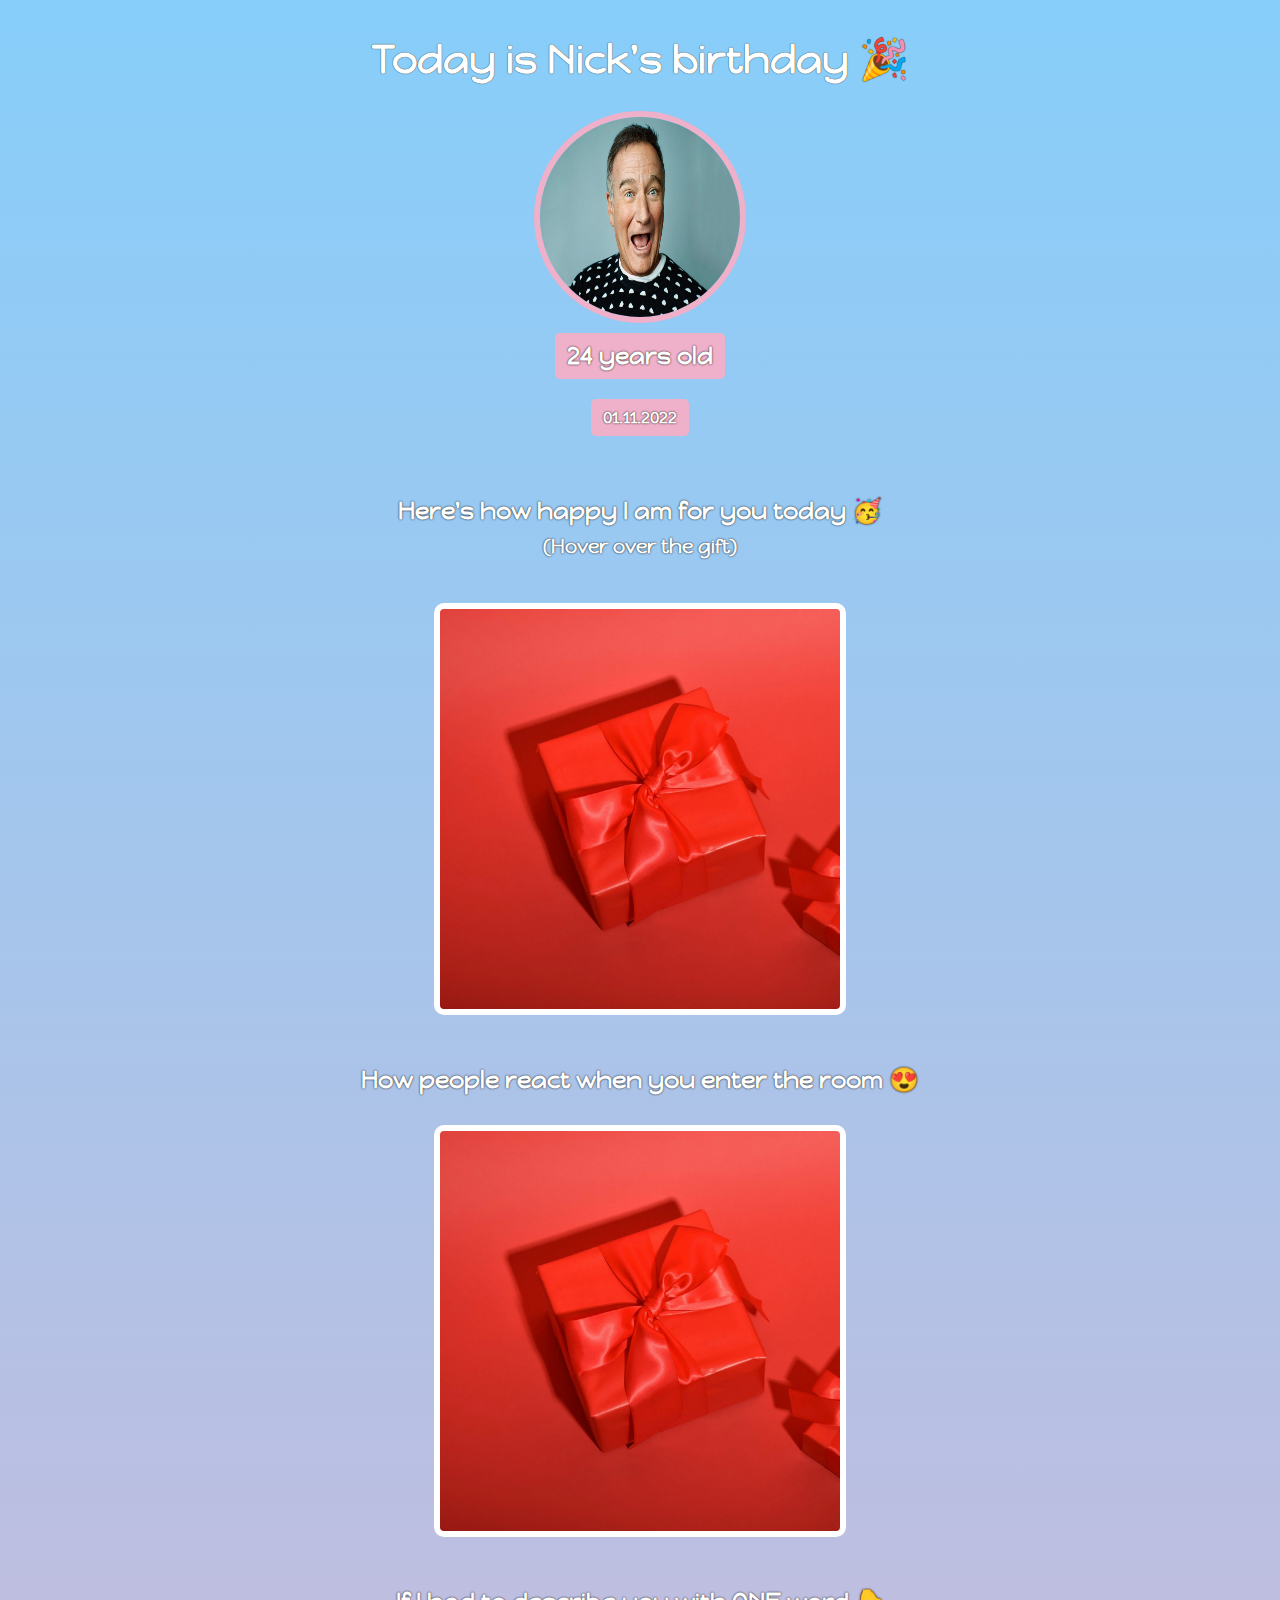
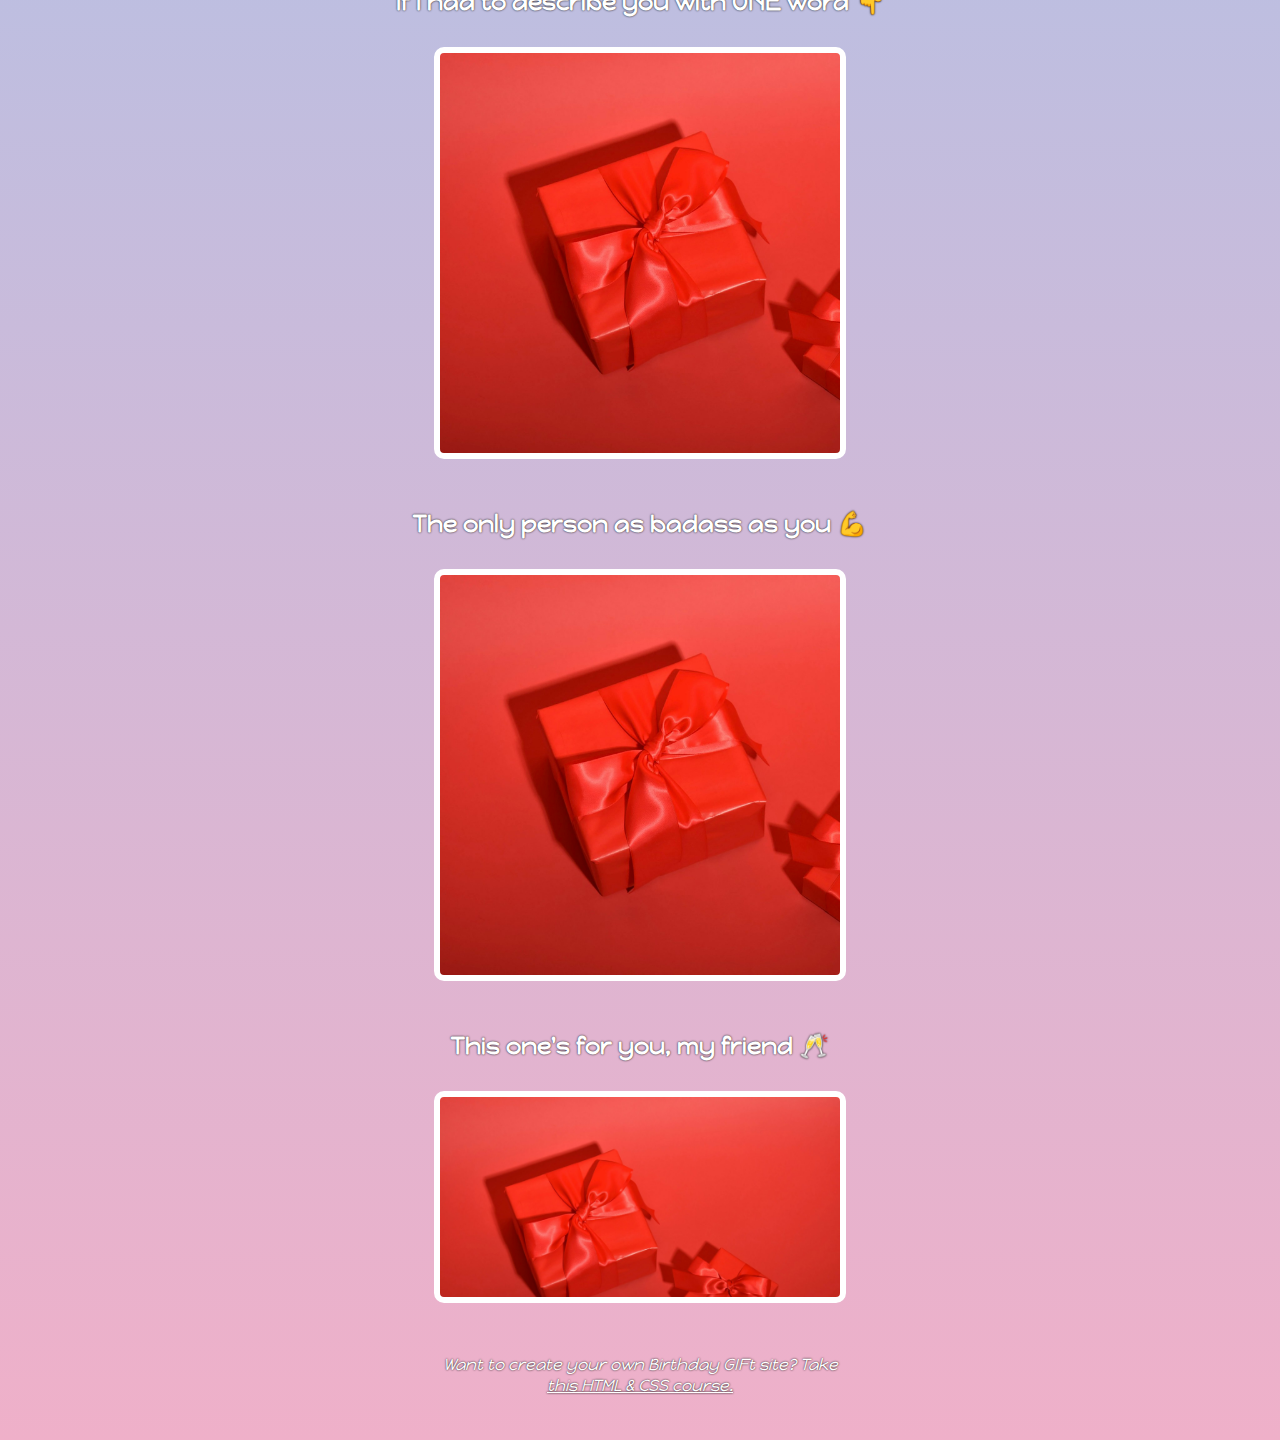
==== BirthdaCard/index.html @ 2162280f "Birthday Cart Web Agency" ====
<html>

<head>
    <link rel="preconnect" href="https://fonts.googleapis.com">
    <link rel="preconnect" href="https://fonts.gstatic.com" crossorigin>
    <link
        href="https://fonts.googleapis.com/css2?family=Happy+Monkey&family=Open+Sans:ital,wght@0,300..800;1,300..800&family=Orbitron:wght@400..900&display=swap"
        rel="stylesheet">
    <link rel="stylesheet" href="style.css">

</head>

<body>
    <div id="header">
        <h1 class="border  " id="firsttitle">Today is Nick's birthday 🎉</h1>
        <img id="roby" src="roby.jpg">
        <h2 class="border " id="bday-age">24 years old</h2>
        <h4 class="border " id="bday-date">01.11.2022</h4>
    </div>
    <div class="gift-section">
        <h2 class="gift-title">Here's how happy I am for you today 🥳</h2>
        <h3 class="gift-hint">(Hover over the gift)</h3>
        <div class="gift-img" id="gift-img-happy"></div>
    </div>
    <div class="gift-section">
        <h2 class="gift-title">How people react when you enter the room 😍</h2>
        <div class="gift-img" id="gift-img-hot"></div>
    </div>
    <div class="gift-section">
        <h2 class="gift-title">If I had to describe you with ONE word 👇</h2>
        <div class="gift-img" id="gift-img-genius"></div>
    </div>
    <div class="gift-section">
        <h2 class="gift-title">The only person as badass as you 💪</h2>
        <div class="gift-img" id="gift-img-badass"></div>
    </div>
    <div class="gift-section">
        <h2 class="gift-title">This one's for you, my friend 🥂</h2>
        <div class="gift-img" id="gift-img-cheers"></div>
    </div>

    <div class="border" id="footer">
        <p id="fp">Want to create your own Birthday GIFt site? Take
            <br><a href="https://scrimba.com/learn/htmlandcss" target="_blank">this HTML & CSS course.</a>
        </p>
    </div>





</body>

</html>
---- BirthdaCard/style.css ----
body {
    text-align: center;
    background-color: #a2d2ff;
    background: linear-gradient(lightskyblue, #EFB0C9);
    color: #ffffff;
    display: flex;
    flex-direction: column;
    align-items: center;
    font-family: "Happy Monkey", serif;
    font-weight: 400;
    font-style: normal;
}

.border {
    border: 0px solid black;
}

#header {
    display: flex;
    flex-direction: column;
    justify-content: space-around;
    align-items: center;
}

h1,
h2,
h4,
p {
    text-shadow: 0px 0px 1px black;
}

#bday-age,
#bday-date {
    margin: 10px;
    background-color: #EFB0C9;
    padding: 8px 12px;
    border-radius: 5px;
    text-shadow: 0px 0px 2px black;
}

#roby {
    width: 200px;
    height: 200px;
    border-radius: 50%;
    border: 6px solid #EFB0C9;
}

#firsttitle {
    font-size: 40px;
}

#secondtitle {
    font-size: 30px;
}

.gift-section {
    margin-top: 50px;
    display: flex;
    flex-direction: column;
    align-items: center;
    justify-content: space-around;

}

.gift-title {
    margin: 0px;
    text-shadow: 0px 0px 2px black;
}

.gift-hint {
    margin-top: 8px;
    margin-bottom: 15px;
    text-shadow: 0px 0px 2px black;
}

#happy-img {
    width: 400px;
    height: 400px;
    border-radius: 10px;
    border: 6px solid white;
    background-image: url("gift.jpg");
    background-size: cover;
}

#happy-img:hover {
    background-image: url("happy.webp");
}

.gift-img {
    margin-top: 30px;
    width: 400px;
    height: 400px;
    border-radius: 10px;
    border: 6px solid white;
    background-image: url("gift.jpg");
    background-size: cover;
}

#gift-img-happy:hover {
    background-image: url("happy.webp");
}

#gift-img-hot:hover {
    background-image: url("hot.webp");
}

#gift-img-genius:hover {
    background-image: url("genius.webp");
}

#gift-img-badass:hover {
    background-image: url("badass.webp");
}

#gift-img-cheers {
    height: 200px;
}

#gift-img-cheers:hover {
    background-image: url("cheers.webp");
}

#footer {
    margin: 35px auto 20px auto;

}

#fp {
    padding: 0px 0px;
    font-size: 16px;
    text-shadow: 0px 0px 2px black;
    font-style: italic;
}

a {
    color: #ffffff;
}
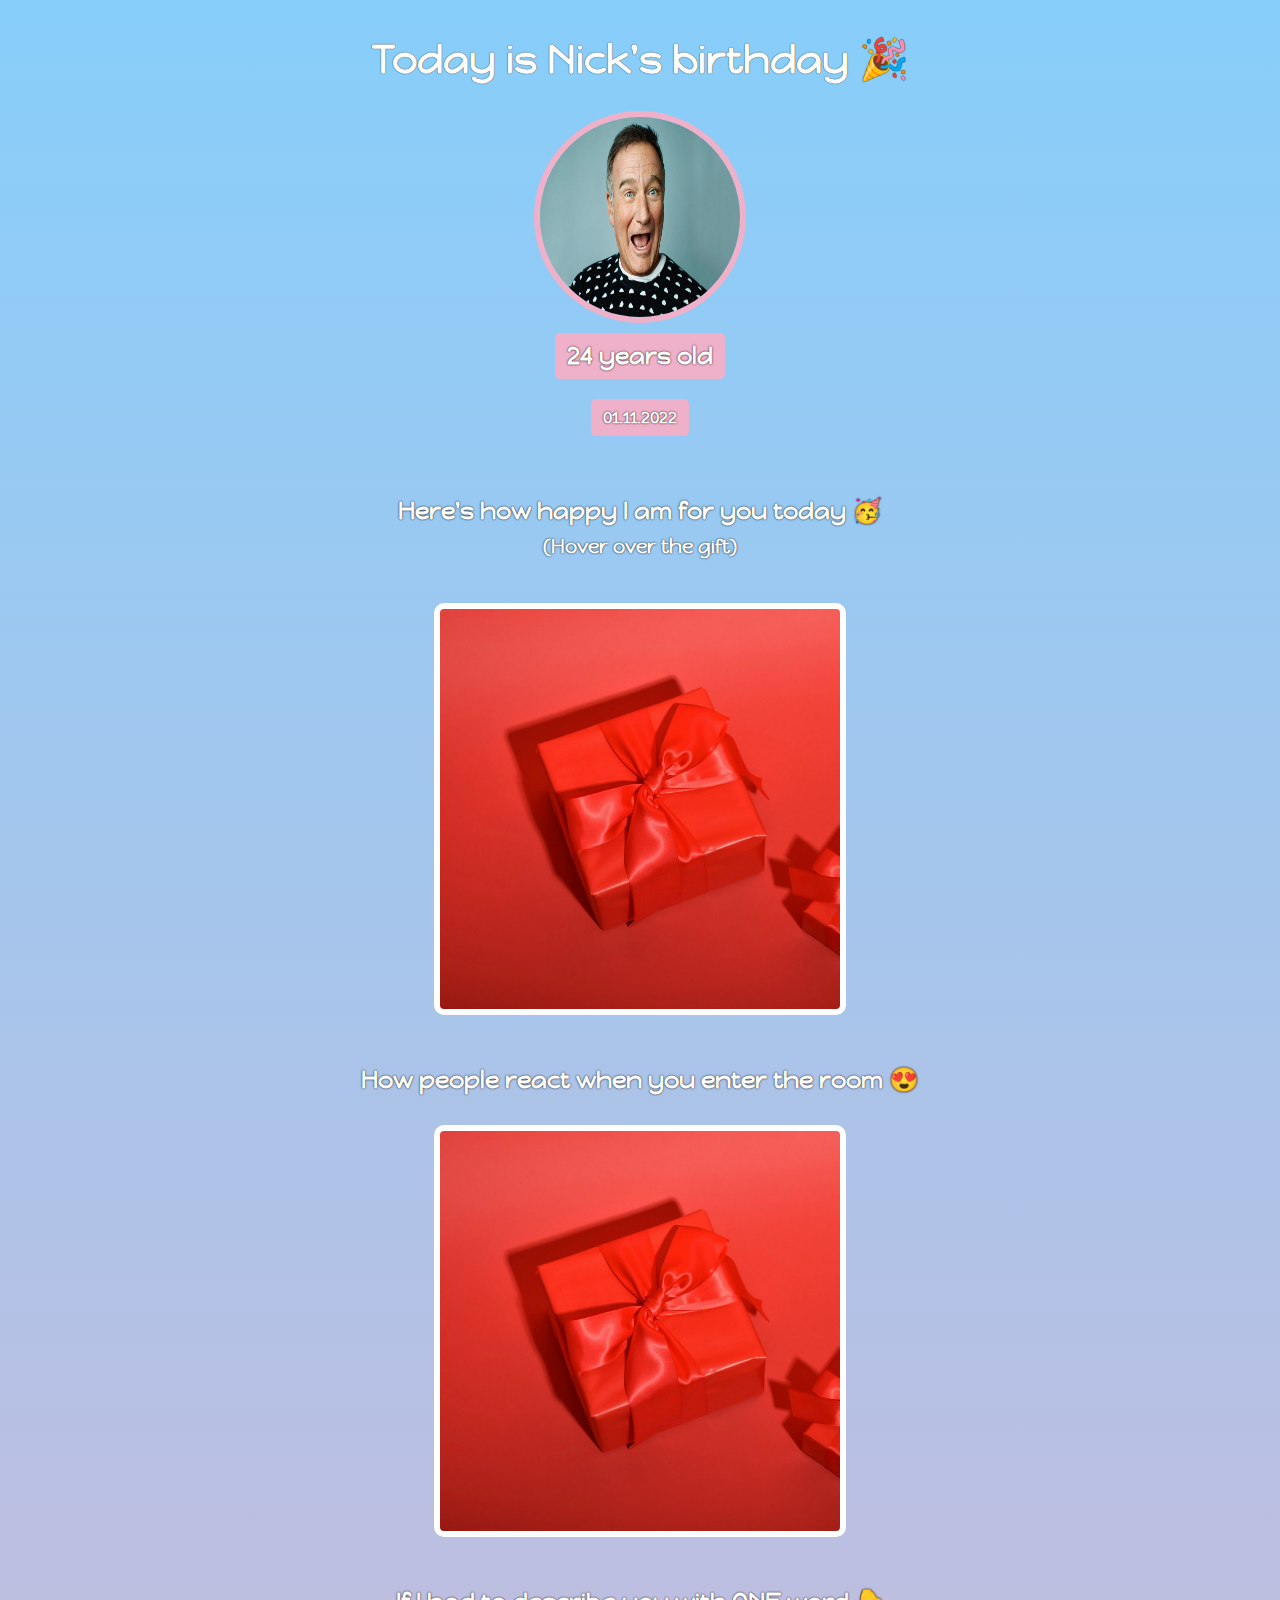
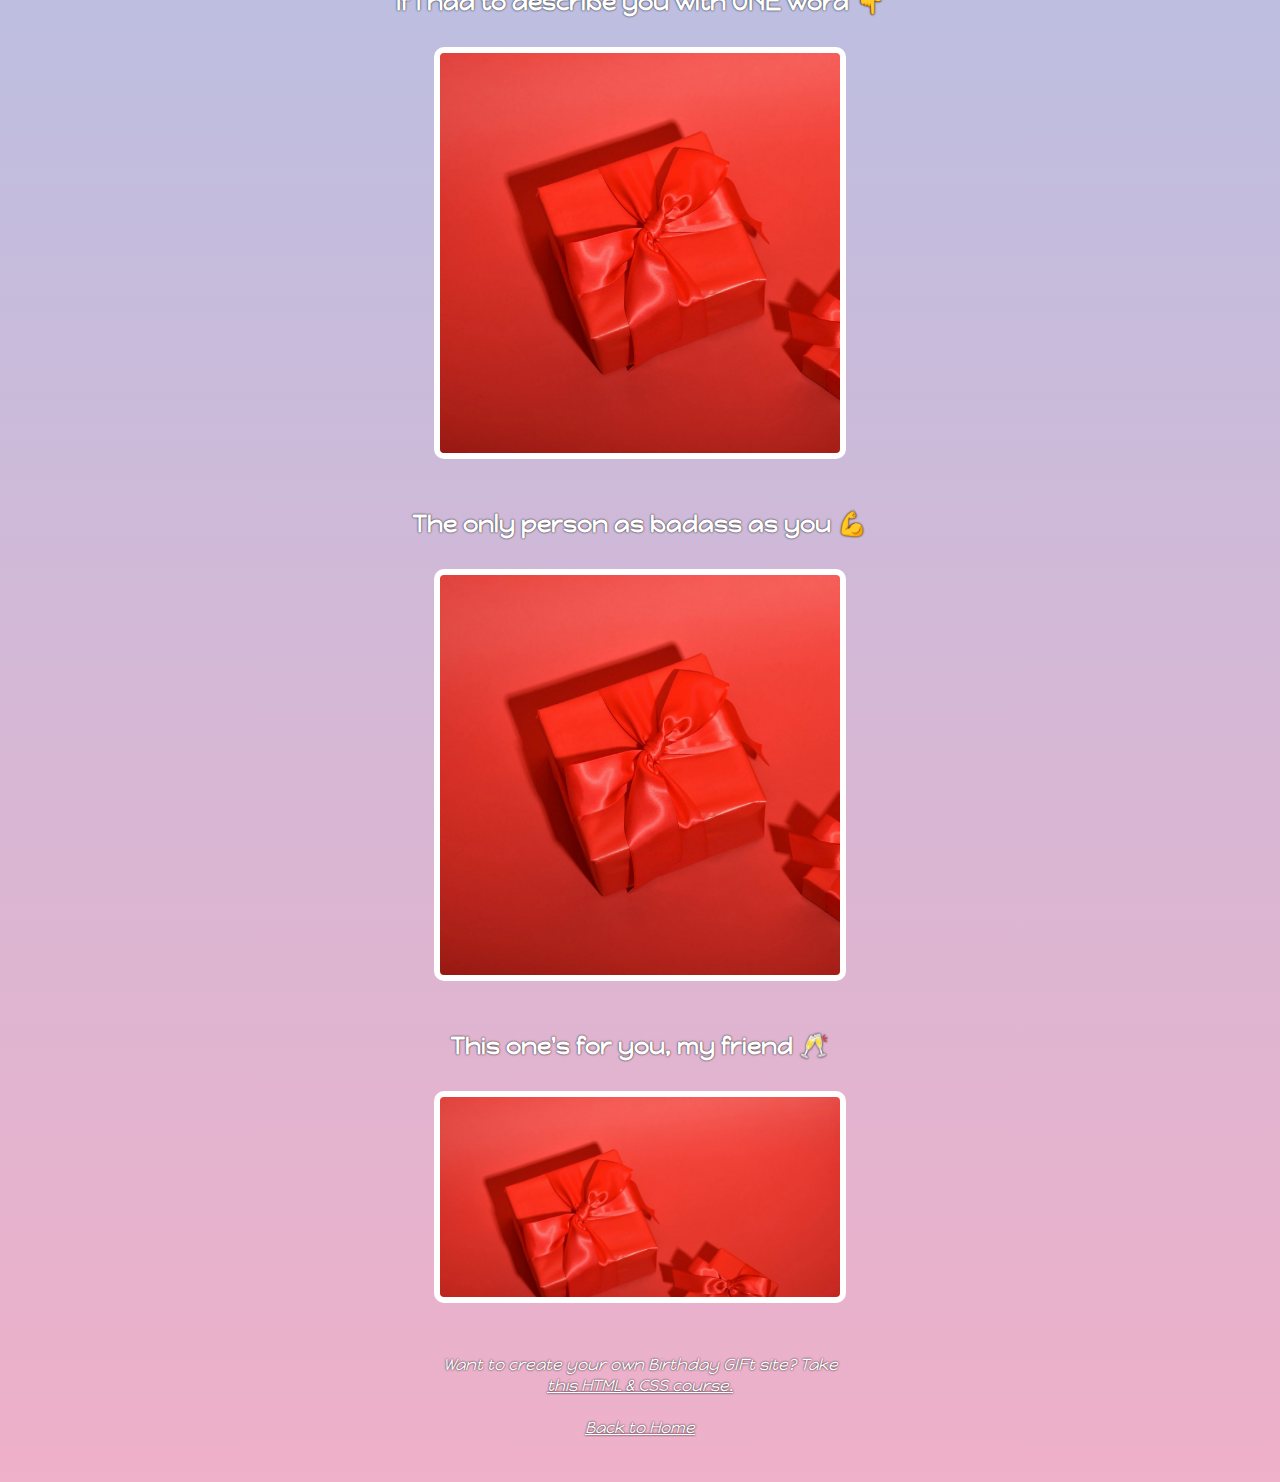
==== commit ac5e78fb: "fix" ====
--- a/BirthdaCard/index.html
+++ b/BirthdaCard/index.html
@@ -42,6 +42,8 @@
     <div class="border" id="footer">
         <p id="fp">Want to create your own Birthday GIFt site? Take
             <br><a href="https://scrimba.com/learn/htmlandcss" target="_blank">this HTML & CSS course.</a>
+            <br><br>
+            <a href="../index.html">Back to Home</a>
         </p>
     </div>
 
